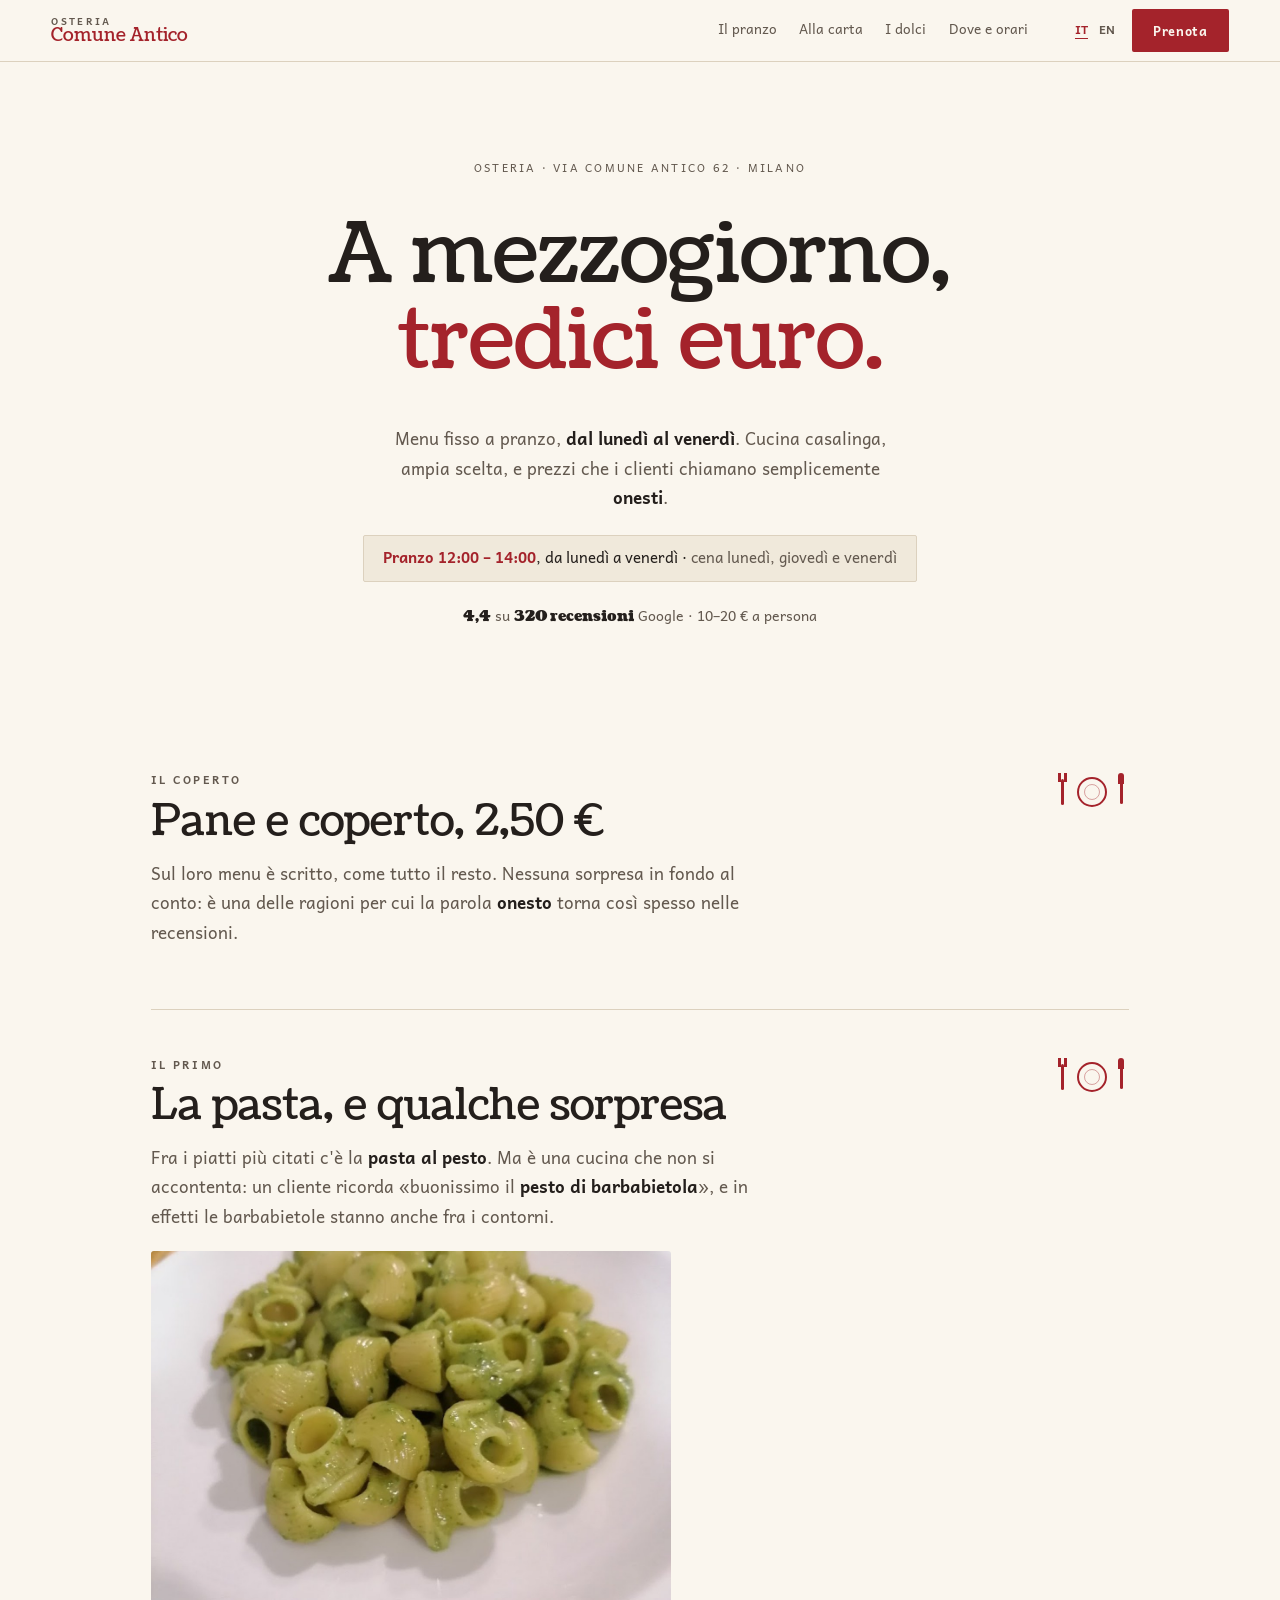
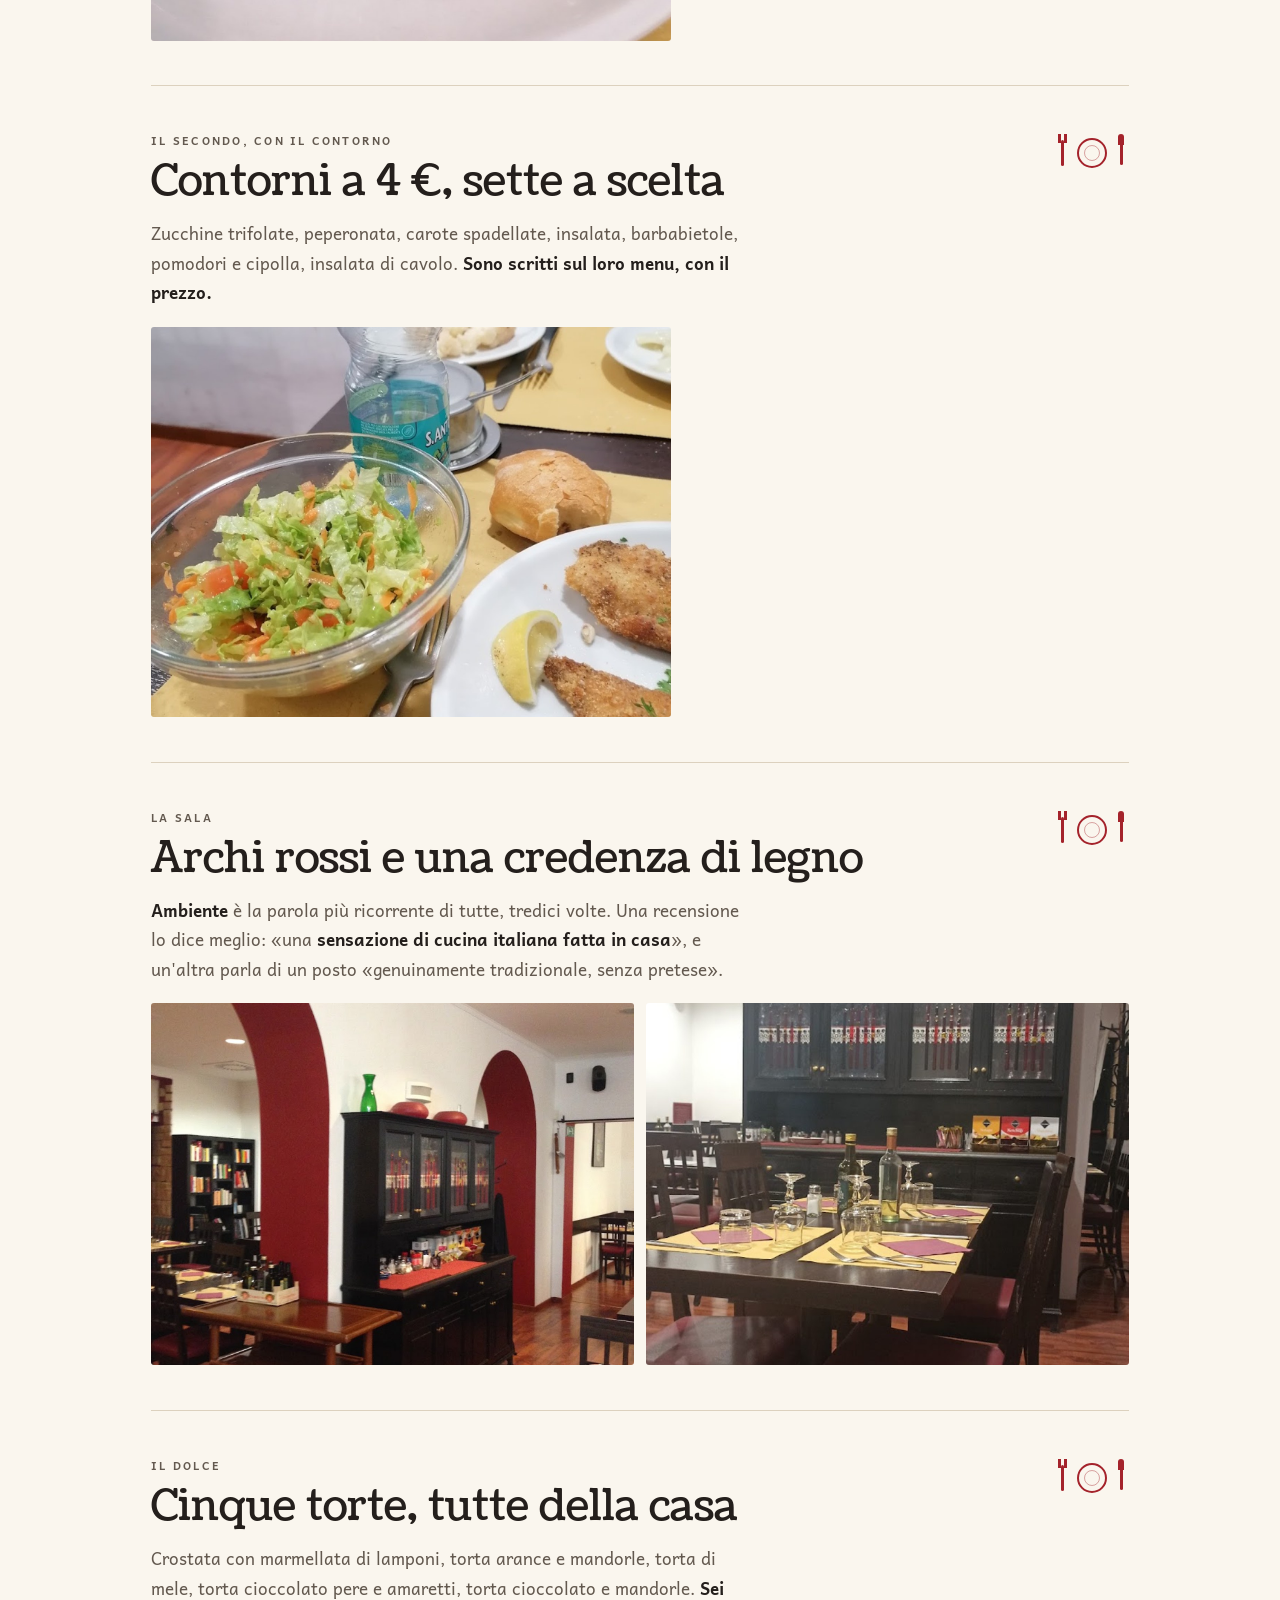
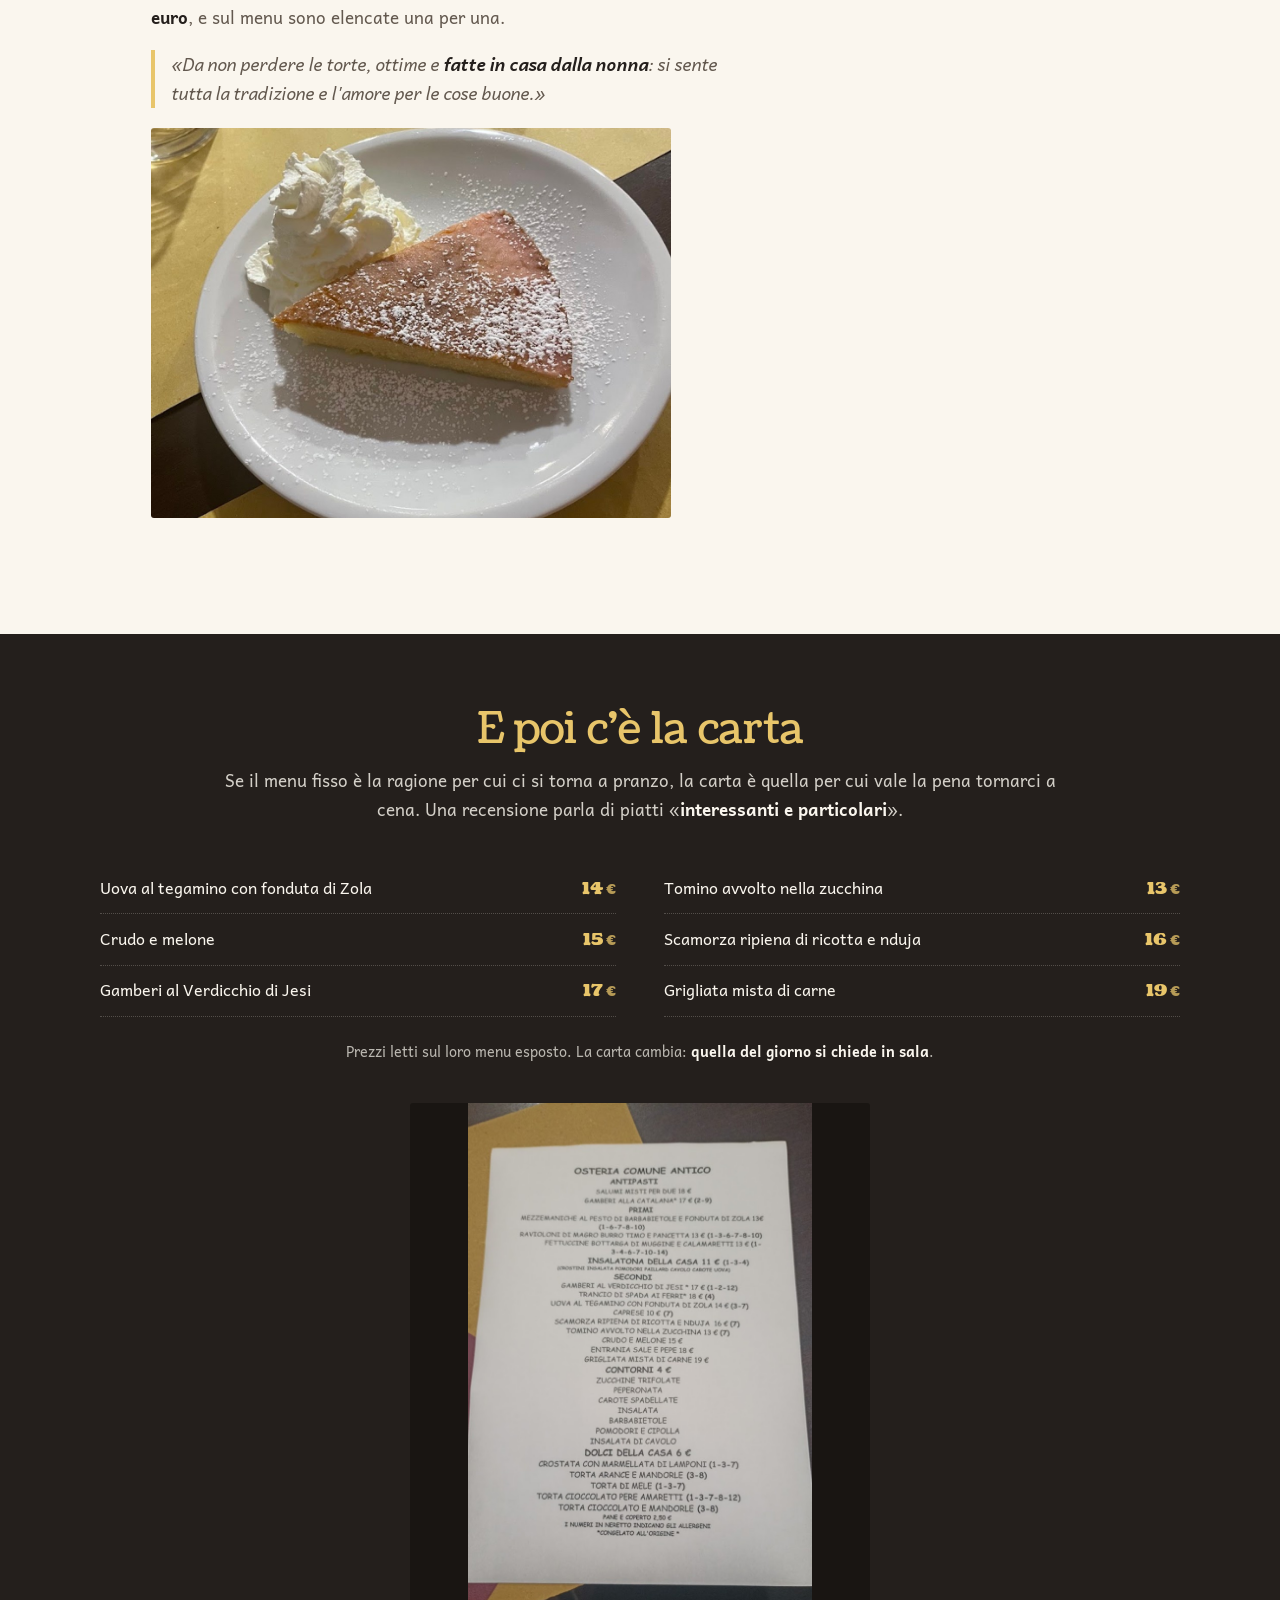
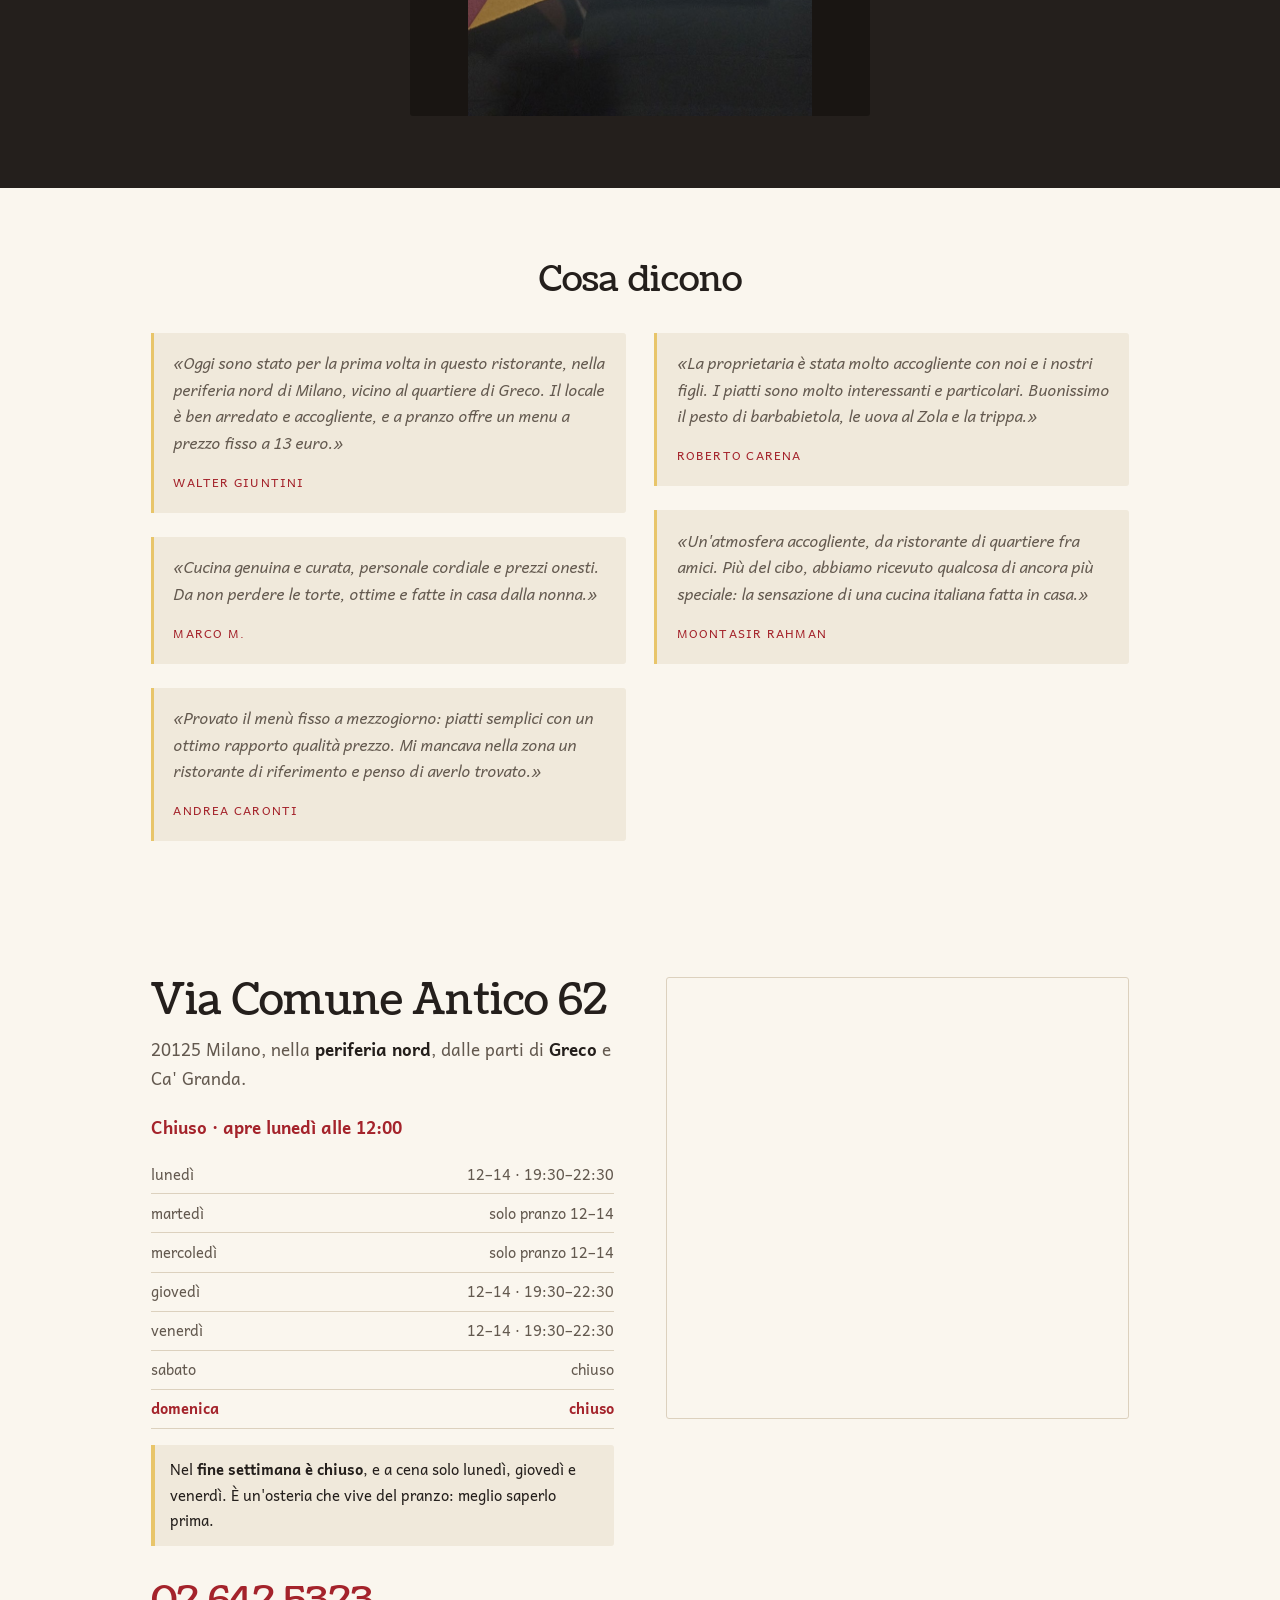
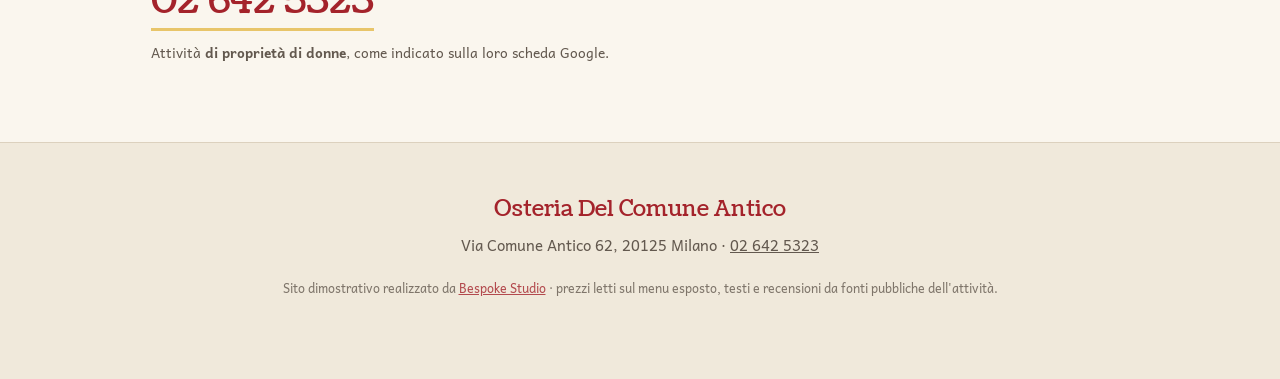
==== index.html @ c409fdb5 "Osteria Del Comune Antico — menu fisso a pranzo, Via Comune Antico 62 Sito vetrina. Concept: «A mezz" ====
<!doctype html>
<html lang="it" class="no-js">
<head>
<meta charset="utf-8">
<meta name="viewport" content="width=device-width, initial-scale=1">
<title>Osteria Del Comune Antico — menu fisso a pranzo, Via Comune Antico 62 Milano</title>
<meta name="description" content="Osteria Del Comune Antico, Via Comune Antico 62 a Milano: menu fisso a 13 € a mezzogiorno, cucina casalinga, contorni a 4 € e torte della casa. Aperti a pranzo dal lunedì al venerdì. 02 642 5323.">
<link rel="canonical" href="https://rotenzark.github.io/comune-antico/">
<meta property="og:type" content="restaurant">
<meta property="og:title" content="Osteria Del Comune Antico — a mezzogiorno, tredici euro">
<meta property="og:description" content="Menu fisso a 13 € dal lunedì al venerdì. Cucina casalinga e torte fatte in casa. Via Comune Antico 62, Milano.">
<meta property="og:image" content="https://rotenzark.github.io/comune-antico/img/og.jpg">
<meta property="og:url" content="https://rotenzark.github.io/comune-antico/">
<meta name="twitter:card" content="summary_large_image">
<link rel="icon" href="img/favicon.svg" type="image/svg+xml">
<link rel="icon" href="img/favicon-32.png" sizes="32x32">
<link rel="apple-touch-icon" href="img/apple-touch-icon.png">
<link rel="preconnect" href="https://fonts.googleapis.com">
<link rel="preconnect" href="https://fonts.gstatic.com" crossorigin>
<link href="https://fonts.googleapis.com/css2?family=Coustard:wght@400;900&family=Andika:ital,wght@0,400;0,700;1,400&display=swap" rel="stylesheet">
<link rel="stylesheet" href="css/styles.css?v=1">
<script>document.documentElement.className=document.documentElement.className.replace('no-js','js');</script>
<script type="application/ld+json">
{"@context":"https://schema.org","@type":"Restaurant","name":"Osteria Del Comune Antico","servesCuisine":"Cucina casalinga","address":{"@type":"PostalAddress","streetAddress":"Via Comune Antico 62","addressLocality":"Milano","postalCode":"20125","addressCountry":"IT"},"telephone":"+39026425323","url":"https://rotenzark.github.io/comune-antico/","priceRange":"10-20 €","aggregateRating":{"@type":"AggregateRating","ratingValue":"4.4","reviewCount":"320"},"openingHoursSpecification":[{"@type":"OpeningHoursSpecification","dayOfWeek":["Monday","Tuesday","Wednesday","Thursday","Friday"],"opens":"12:00","closes":"14:00"},{"@type":"OpeningHoursSpecification","dayOfWeek":["Monday","Thursday","Friday"],"opens":"19:30","closes":"22:30"}]}
</script>
</head>
<body>

<div class="intro" id="intro" aria-hidden="true">
  <span class="intro__n">Comune Antico</span>
  <button type="button" class="intro__skip" id="introSkip" data-i18n="intro.skip">entra</button>
</div>

<header class="testata">
  <a class="marchio" href="#top" aria-label="Osteria Del Comune Antico, torna in cima" data-i18n-aria="nav.home">
    <span class="marchio__o" data-i18n="marchio.o">Osteria</span><span class="marchio__n">Comune Antico</span>
  </a>
  <nav class="nav" id="mainNav" aria-label="Menu principale">
    <a href="#pranzo" data-i18n="nav.pranzo">Il pranzo</a>
    <a href="#carta" data-i18n="nav.carta">Alla carta</a>
    <a href="#dolci" data-i18n="nav.dolci">I dolci</a>
    <a href="#dove" data-i18n="nav.dove">Dove e orari</a>
  </nav>
  <div class="testata__coda">
    <div class="lingue" role="group" aria-label="Lingua">
      <button type="button" data-lang="it" class="is-on">IT</button><button type="button" data-lang="en">EN</button>
    </div>
    <a class="bottone bottone--pieno" href="tel:+39026425323" data-i18n="cta.chiama">Prenota</a>
    <button type="button" class="burger" id="burger" aria-label="Apri il menu" aria-expanded="false" aria-controls="drawer" data-i18n-aria="nav.apri"><span></span><span></span><span></span></button>
  </div>
</header>

<div class="drawer" id="drawer" hidden>
  <a href="#pranzo" data-i18n="nav.pranzo">Il pranzo</a>
  <a href="#carta" data-i18n="nav.carta">Alla carta</a>
  <a href="#dolci" data-i18n="nav.dolci">I dolci</a>
  <a href="#dove" data-i18n="nav.dove">Dove e orari</a>
  <a class="drawer__cta" href="tel:+39026425323" data-i18n="cta.chiama2">Chiama per prenotare</a>
</div>

<main id="top">

  <!-- ═══ APERTURA ═══ -->
  <section class="apertura">
    <p class="apertura__eti" data-i18n="ap.eti">Osteria · Via Comune Antico 62 · Milano</p>
    <h1 class="apertura__h">
      <span class="ap__r1" data-i18n="ap.r1">A mezzogiorno,</span>
      <span class="ap__r2" data-i18n="ap.r2">tredici euro.</span>
    </h1>
    <p class="apertura__p" data-i18n="ap.p">Menu fisso a pranzo, <b>dal lunedì al venerdì</b>. Cucina casalinga, ampia scelta, e prezzi che i clienti chiamano semplicemente <b>onesti</b>.</p>
    <p class="apertura__ora" data-i18n="ap.ora"><b>Pranzo 12:00 – 14:00</b>, da lunedì a venerdì · <span>cena lunedì, giovedì e venerdì</span></p>
    <p class="apertura__voto" data-i18n="ap.voto"><b>4,4</b> su <b>320 recensioni</b> Google · 10–20 € a persona</p>
  </section>

  <!-- ═══ LE PORTATE ═══ -->
  <section class="portate" id="pranzo">
    <ol class="portate__l">

      <li class="portata reveal">
        <span class="coperto" data-coperto aria-hidden="true"><span class="coperto__f"></span><span class="coperto__p"></span><span class="coperto__c"></span></span>
        <p class="portata__n" data-i18n="po.1">Il coperto</p>
        <h2 data-i18n="po1.h">Pane e coperto, 2,50 €</h2>
        <p data-i18n="po1.p">Sul loro menu è scritto, come tutto il resto. Nessuna sorpresa in fondo al conto: è una delle ragioni per cui la parola <b>onesto</b> torna così spesso nelle recensioni.</p>
      </li>

      <li class="portata reveal">
        <span class="coperto" data-coperto aria-hidden="true"><span class="coperto__f"></span><span class="coperto__p"></span><span class="coperto__c"></span></span>
        <p class="portata__n" data-i18n="po.2">Il primo</p>
        <h2 data-i18n="po2.h">La pasta, e qualche sorpresa</h2>
        <p data-i18n="po2.p">Fra i piatti più citati c'è la <b>pasta al pesto</b>. Ma è una cucina che non si accontenta: un cliente ricorda «buonissimo il <b>pesto di barbabietola</b>», e in effetti le barbabietole stanno anche fra i contorni.</p>
        <button type="button" class="shot portata__foto" data-full="img/pesto.jpg">
          <img src="img/pesto.jpg" width="1200" height="900" decoding="async" alt="Un piatto di pasta corta condita con pesto verde" data-i18n-alt="alt.pesto">
        </button>
      </li>

      <li class="portata reveal">
        <span class="coperto" data-coperto aria-hidden="true"><span class="coperto__f"></span><span class="coperto__p"></span><span class="coperto__c"></span></span>
        <p class="portata__n" data-i18n="po.3">Il secondo, con il contorno</p>
        <h2 data-i18n="po3.h">Contorni a 4 €, sette a scelta</h2>
        <p data-i18n="po3.p">Zucchine trifolate, peperonata, carote spadellate, insalata, barbabietole, pomodori e cipolla, insalata di cavolo. <b>Sono scritti sul loro menu, con il prezzo.</b></p>
        <button type="button" class="shot portata__foto" data-full="img/pranzo.jpg">
          <img src="img/pranzo.jpg" width="1400" height="1050" decoding="async" alt="Un pranzo servito: insalata mista in una ciotola di vetro, una cotoletta impanata con il limone, il pane e l'acqua" data-i18n-alt="alt.pranzo">
        </button>
      </li>

      <li class="portata reveal">
        <span class="coperto" data-coperto aria-hidden="true"><span class="coperto__f"></span><span class="coperto__p"></span><span class="coperto__c"></span></span>
        <p class="portata__n" data-i18n="po.4">La sala</p>
        <h2 data-i18n="po4.h">Archi rossi e una credenza di legno</h2>
        <p data-i18n="po4.p"><b>Ambiente</b> è la parola più ricorrente di tutte, tredici volte. Una recensione lo dice meglio: «una <b>sensazione di cucina italiana fatta in casa</b>», e un'altra parla di un posto «genuinamente tradizionale, senza pretese».</p>
        <div class="portata__due">
          <button type="button" class="shot" data-full="img/sala.jpg"><img src="img/sala.jpg" width="1400" height="1050" decoding="async" alt="La sala con gli archi dipinti di rosso e la credenza nera vetrata" data-i18n-alt="alt.sala"></button>
          <button type="button" class="shot" data-full="img/tavola.jpg"><img src="img/tavola.jpg" width="1400" height="1050" decoding="async" alt="Un tavolo apparecchiato con le tovagliette gialle davanti alla credenza" data-i18n-alt="alt.tavola"></button>
        </div>
      </li>

      <li class="portata reveal" id="dolci">
        <span class="coperto" data-coperto aria-hidden="true"><span class="coperto__f"></span><span class="coperto__p"></span><span class="coperto__c"></span></span>
        <p class="portata__n" data-i18n="po.5">Il dolce</p>
        <h2 data-i18n="po5.h">Cinque torte, tutte della casa</h2>
        <p data-i18n="po5.p">Crostata con marmellata di lamponi, torta arance e mandorle, torta di mele, torta cioccolato pere e amaretti, torta cioccolato e mandorle. <b>Sei euro</b>, e sul menu sono elencate una per una.</p>
        <p class="portata__cit" data-i18n="po5.cit">«Da non perdere le torte, ottime e <b>fatte in casa dalla nonna</b>: si sente tutta la tradizione e l'amore per le cose buone.»</p>
        <button type="button" class="shot portata__foto" data-full="img/torta.jpg">
          <img src="img/torta.jpg" width="1200" height="900" decoding="async" alt="Una fetta di torta della casa spolverata di zucchero a velo, servita con la panna" data-i18n-alt="alt.torta">
        </button>
      </li>

    </ol>
  </section>

  <!-- ═══ ALLA CARTA ═══ -->
  <section class="carta" id="carta">
    <div class="carta__t reveal">
      <h2 data-i18n="carta.h">E poi c'è la carta</h2>
      <p data-i18n="carta.p">Se il menu fisso è la ragione per cui ci si torna a pranzo, la carta è quella per cui vale la pena tornarci a cena. Una recensione parla di piatti «<b>interessanti e particolari</b>».</p>
    </div>
    <ul class="carta__l">
      <li class="reveal"><span data-i18n="c1">Uova al tegamino con fonduta di Zola</span><b>14</b></li>
      <li class="reveal"><span data-i18n="c2">Tomino avvolto nella zucchina</span><b>13</b></li>
      <li class="reveal"><span data-i18n="c3">Crudo e melone</span><b>15</b></li>
      <li class="reveal"><span data-i18n="c4">Scamorza ripiena di ricotta e nduja</span><b>16</b></li>
      <li class="reveal"><span data-i18n="c5">Gamberi al Verdicchio di Jesi</span><b>17</b></li>
      <li class="reveal"><span data-i18n="c6">Grigliata mista di carne</span><b>19</b></li>
    </ul>
    <p class="carta__n" data-i18n="carta.n">Prezzi letti sul loro menu esposto. La carta cambia: <b>quella del giorno si chiede in sala</b>.</p>
    <button type="button" class="shot carta__foto reveal" data-full="img/menu.jpg">
      <img src="img/menu.jpg" width="1400" height="1400" decoding="async" alt="Il menu dell'osteria con i secondi, i contorni a 4 euro e i dolci della casa a 6 euro" data-i18n-alt="alt.menu">
    </button>
  </section>

  <!-- ═══ VOCI ═══ -->
  <section class="voci">
    <h2 class="voci__h reveal" data-i18n="voci.h">Cosa dicono</h2>
    <div class="voci__g">
      <blockquote class="reveal"><p data-i18n="v1">«Oggi sono stato per la prima volta in questo ristorante, nella periferia nord di Milano, vicino al quartiere di Greco. Il locale è ben arredato e accogliente, e a pranzo offre un menu a prezzo fisso a 13 euro.»</p><cite>Walter Giuntini</cite></blockquote>
      <blockquote class="reveal"><p data-i18n="v2">«Cucina genuina e curata, personale cordiale e prezzi onesti. Da non perdere le torte, ottime e fatte in casa dalla nonna.»</p><cite>Marco M.</cite></blockquote>
      <blockquote class="reveal"><p data-i18n="v3">«Provato il menù fisso a mezzogiorno: piatti semplici con un ottimo rapporto qualità prezzo. Mi mancava nella zona un ristorante di riferimento e penso di averlo trovato.»</p><cite>Andrea Caronti</cite></blockquote>
      <blockquote class="reveal"><p data-i18n="v4">«La proprietaria è stata molto accogliente con noi e i nostri figli. I piatti sono molto interessanti e particolari. Buonissimo il pesto di barbabietola, le uova al Zola e la trippa.»</p><cite>Roberto Carena</cite></blockquote>
      <blockquote class="reveal"><p data-i18n="v5">«Un'atmosfera accogliente, da ristorante di quartiere fra amici. Più del cibo, abbiamo ricevuto qualcosa di ancora più speciale: la sensazione di una cucina italiana fatta in casa.»</p><cite>Moontasir Rahman</cite></blockquote>
    </div>
  </section>

  <!-- ═══ DOVE ═══ -->
  <section class="dove" id="dove">
    <div class="dove__c reveal">
      <h2 data-i18n="dove.h">Via Comune Antico 62</h2>
      <p class="dove__i" data-i18n="dove.i">20125 Milano, nella <b>periferia nord</b>, dalle parti di <b>Greco</b> e Ca' Granda.</p>
      <p class="dove__stato" id="orarioStato">&nbsp;</p>
      <table class="orari">
        <caption class="sr" data-i18n="dove.cap">Orari di apertura</caption>
        <tbody>
          <tr data-day="1"><th scope="row" data-i18n="g.lun">lunedì</th><td>12–14 · 19:30–22:30</td></tr>
          <tr data-day="2"><th scope="row" data-i18n="g.mar">martedì</th><td><span data-i18n="g.solopranzo">solo pranzo</span> 12–14</td></tr>
          <tr data-day="3"><th scope="row" data-i18n="g.mer">mercoledì</th><td><span data-i18n="g.solopranzo2">solo pranzo</span> 12–14</td></tr>
          <tr data-day="4"><th scope="row" data-i18n="g.gio">giovedì</th><td>12–14 · 19:30–22:30</td></tr>
          <tr data-day="5"><th scope="row" data-i18n="g.ven">venerdì</th><td>12–14 · 19:30–22:30</td></tr>
          <tr data-day="6"><th scope="row" data-i18n="g.sab">sabato</th><td data-i18n="g.chiuso">chiuso</td></tr>
          <tr data-day="0"><th scope="row" data-i18n="g.dom">domenica</th><td data-i18n="g.chiuso2">chiuso</td></tr>
        </tbody>
      </table>
      <p class="dove__av" data-i18n="dove.av">Nel <b>fine settimana è chiuso</b>, e a cena solo lunedì, giovedì e venerdì. È un'osteria che vive del pranzo: meglio saperlo prima.</p>
      <p class="dove__t"><a href="tel:+39026425323">02 642 5323</a></p>
      <p class="dove__don" data-i18n="dove.don">Attività <b>di proprietà di donne</b>, come indicato sulla loro scheda Google.</p>
    </div>
    <div class="dove__m reveal">
      <iframe title="Mappa: Osteria Del Comune Antico, Via Comune Antico 62, Milano" data-i18n-title="dove.mappa" src="https://www.google.com/maps?q=Osteria+Del+Comune+Antico+Via+Comune+Antico+62+Milano&output=embed" width="600" height="450" style="border:0" loading="lazy" referrerpolicy="no-referrer-when-downgrade"></iframe>
    </div>
  </section>
</main>

<footer class="piede">
  <p class="piede__n">Osteria Del Comune Antico</p>
  <p class="piede__d" data-i18n="piede.d">Via Comune Antico 62, 20125 Milano · <a href="tel:+39026425323">02 642 5323</a></p>
  <p class="piede__b" data-i18n="piede.b">Sito dimostrativo realizzato da <a href="https://bespokestud.io" target="_blank" rel="noopener">Bespoke Studio</a> · prezzi letti sul menu esposto, testi e recensioni da fonti pubbliche dell'attività.</p>
</footer>

<div class="barra">
  <a href="tel:+39026425323" data-i18n="barra.chiama">Chiama</a>
  <a href="#pranzo" data-i18n="barra.pranzo">Il pranzo</a>
  <a href="#dove" data-i18n="barra.orari">Orari</a>
</div>

<div class="lightbox" id="lightbox" hidden>
  <button type="button" class="lightbox__x" id="lightboxClose" aria-label="Chiudi" data-i18n-aria="lb.chiudi">&times;</button>
  <img src="" alt="" id="lightboxImg">
</div>

<script src="https://cdn.jsdelivr.net/npm/gsap@3.12.5/dist/gsap.min.js"></script>
<script src="https://cdn.jsdelivr.net/npm/gsap@3.12.5/dist/ScrollTrigger.min.js"></script>
<script src="js/main.js?v=1"></script>
</body>
</html>
---- css/styles.css ----
/* ═══════════════════════════════════════════════════════════════════
   OSTERIA DEL COMUNE ANTICO — Via Comune Antico 62, Milano
   Struttura: LE PORTATE. Il sito è impaginato come il pranzo che ti
   servono — il coperto, il primo, il secondo col contorno, la sala,
   il dolce — perché sono le parole che i clienti usano di più
   (contorno 9, acqua 9, dolci 6) e perché questo posto vive del
   pranzo: cinque pranzi, tre cene, weekend chiuso.
   Firma: IL COPERTO CHE SI APPARECCHIA — a ogni portata il piatto
   compare e le posate scorrono ai due lati.
   Palette dalle LORO foto: il rosso degli archi, il nero della
   credenza vetrata, il giallo delle tovagliette, il bianco panna.
   ═══════════════════════════════════════════════════════════════════ */

:root{
  --panna:#FAF6EE;
  --panna-2:#F0E9DB;
  --nero:#241F1C;
  --nero-soft:#63594F;
  --rosso:#A4232B;
  --rosso-scuro:#7C1A20;
  --giallo:#E8C56A;
  --linea:#DCD1BE;

  --display:'Coustard', Georgia, serif;
  --testo:'Andika', system-ui, sans-serif;

  --gutter:clamp(1.15rem, 4vw, 3.5rem);
  --max:1080px;
}

*,*::before,*::after{box-sizing:border-box}
html{-webkit-text-size-adjust:100%;scroll-behavior:smooth}
body{margin:0}
img{max-width:100%;height:auto;display:block}
[hidden]{display:none !important}
button{font:inherit;color:inherit}
:focus-visible{outline:2px solid var(--rosso);outline-offset:3px}
.sr{position:absolute;width:1px;height:1px;overflow:hidden;clip:rect(0 0 0 0);white-space:nowrap}

.js .reveal{opacity:0}
.js .reveal.in-view{opacity:1}
html:not(.js) .reveal{opacity:1}

@media (prefers-reduced-motion:reduce){
  html{scroll-behavior:auto}
  *,*::before,*::after{animation-duration:.001ms !important;animation-iteration-count:1 !important;transition-duration:.001ms !important}
  .reveal{opacity:1 !important;transform:none !important}
  .intro{display:none !important}
  .coperto__f,.coperto__c,.coperto__p{transform:none !important;opacity:1 !important}
}

body{
  font-family:var(--testo);font-size:clamp(1rem,.96rem + .22vw,1.07rem);line-height:1.72;
  color:var(--nero);background:var(--panna);
  -webkit-font-smoothing:antialiased;
}
h1,h2,h3{font-family:var(--display);font-weight:400;line-height:1.16;margin:0}
p{margin:0 0 1em}
a{color:inherit}

.bottone{
  display:inline-block;font-size:.8rem;font-weight:700;letter-spacing:.05em;text-decoration:none;
  padding:.55rem 1.2rem;border:2px solid var(--rosso);color:var(--rosso);border-radius:2px;
  transition:background .2s,color .2s;
}
.bottone:hover{background:var(--rosso);color:var(--panna)}
.bottone--pieno{background:var(--rosso);color:var(--panna)}
.bottone--pieno:hover{background:var(--rosso-scuro);border-color:var(--rosso-scuro)}

/* ── INTRO ── */
.intro{position:fixed;inset:0;z-index:200;background:var(--rosso);display:grid;place-items:center;transition:opacity .5s ease}
.intro.is-out{opacity:0;pointer-events:none}
.intro__n{font-family:var(--display);font-size:clamp(1.8rem,6.5vw,3.4rem);color:var(--panna);opacity:0;animation:sali .7s ease .15s forwards}
@keyframes sali{from{opacity:0;transform:translateY(12px)}to{opacity:1;transform:none}}
.intro__skip{position:absolute;bottom:2.2rem;left:50%;transform:translateX(-50%);background:none;border:0;color:rgba(250,246,238,.75);cursor:pointer;font-size:.72rem;letter-spacing:.2em;text-transform:uppercase}

/* ── TESTATA ── */
.testata{position:sticky;top:0;z-index:90;display:flex;align-items:center;gap:1.2rem;padding:.55rem var(--gutter);background:rgba(250,246,238,.97);border-bottom:1px solid var(--linea)}
.marchio{display:flex;flex-direction:column;line-height:1.06;text-decoration:none;color:var(--rosso);flex:0 0 auto}
.marchio__o{font-size:.62rem;letter-spacing:.24em;text-transform:uppercase;color:var(--nero-soft);font-weight:700}
.marchio__n{font-family:var(--display);font-size:1.15rem}
.nav{display:flex;gap:1.4rem;margin-left:auto}
.nav a{font-size:.85rem;text-decoration:none;color:var(--nero-soft);padding-bottom:2px;border-bottom:2px solid transparent;transition:color .2s,border-color .2s}
.nav a:hover{color:var(--nero);border-color:var(--giallo)}
.testata__coda{display:flex;align-items:center;gap:.7rem;margin-left:auto}
.nav + .testata__coda{margin-left:1.4rem}
.lingue{display:flex;font-size:.74rem;font-weight:700}
.lingue button{background:none;border:0;padding:.3rem .35rem;cursor:pointer;color:var(--nero-soft)}
.lingue button.is-on{color:var(--rosso);text-decoration:underline;text-underline-offset:4px}

.burger{display:none;background:none;border:0;padding:.4rem;cursor:pointer;position:relative;z-index:96}
.burger span{display:block;width:22px;height:2.5px;background:var(--nero);margin:4.5px 0;transition:transform .25s,opacity .2s}
.burger[aria-expanded="true"] span:nth-child(1){transform:translateY(7px) rotate(45deg)}
.burger[aria-expanded="true"] span:nth-child(2){opacity:0}
.burger[aria-expanded="true"] span:nth-child(3){transform:translateY(-7px) rotate(-45deg)}

.drawer{position:fixed;inset:0 0 0 auto;width:min(78vw,300px);z-index:95;background:var(--panna-2);border-left:1px solid var(--linea);display:flex;flex-direction:column;padding:5rem 1.6rem 2rem}
.drawer a{font-size:1rem;text-decoration:none;padding:.8rem 0;border-bottom:1px solid var(--linea)}
.drawer__cta{margin-top:1.2rem;border:2px solid var(--rosso);border-bottom:2px solid var(--rosso);color:var(--rosso);text-align:center;border-radius:2px;font-weight:700}

/* ═══ APERTURA ═══ */
.apertura{max-width:var(--max);margin:0 auto;padding:clamp(3rem,8vw,6rem) var(--gutter) clamp(2rem,4vw,3rem);text-align:center}
.apertura__eti{font-size:.7rem;letter-spacing:.2em;text-transform:uppercase;color:var(--nero-soft);margin:0 0 clamp(1.4rem,3vw,2.2rem)}
.apertura__h{display:flex;flex-direction:column;font-size:clamp(2.4rem,1.4rem + 5vw,5.2rem);line-height:1.04}
.ap__r2{color:var(--rosso)}
.apertura__p{max-width:50ch;margin:clamp(1.6rem,3vw,2.4rem) auto 0;color:var(--nero-soft)}
.apertura__p b{color:var(--nero);font-weight:700}
.apertura__ora{
  display:inline-block;margin:1.4rem auto 0;background:var(--panna-2);border:1px solid var(--linea);
  border-radius:2px;padding:.6rem 1.2rem;font-size:.94rem;
}
.apertura__ora b{color:var(--rosso);font-weight:700}
.apertura__ora span{color:var(--nero-soft)}
.apertura__voto{margin:1.4rem 0 0;font-size:.88rem;color:var(--nero-soft)}
.apertura__voto b{color:var(--nero);font-family:var(--display)}

/* ═══ LE PORTATE ═══ */
.portate{max-width:var(--max);margin:0 auto;padding:clamp(1.5rem,4vw,3rem) var(--gutter) clamp(2.5rem,6vw,4.5rem)}
.portate__l{list-style:none;margin:0;padding:0}
.portata{position:relative;padding:clamp(1.8rem,4vw,2.8rem) 0;border-top:1px solid var(--linea)}
.portata:first-child{border-top:0}
.portata__n{font-size:.7rem;letter-spacing:.2em;text-transform:uppercase;color:var(--rosso);margin:0 0 .5rem;font-weight:700}
.portata h2{font-size:clamp(1.6rem,1.15rem + 1.9vw,2.6rem);margin-bottom:.8rem}
.portata > p{max-width:60ch;color:var(--nero-soft)}
.portata b{color:var(--nero);font-weight:700}
.portata__cit{max-width:58ch;border-left:4px solid var(--giallo);padding-left:1rem;font-style:italic;color:var(--nero)}
.portata__foto{margin-top:1.2rem;max-width:min(520px,100%)}
.portata__due{display:grid;grid-template-columns:1fr 1fr;gap:.8rem;margin-top:1.2rem}
.shot{padding:0;border:0;background:none;cursor:pointer;overflow:hidden;display:block;width:100%;border-radius:3px;line-height:0}
.shot img{width:100%;transition:transform .5s ease;aspect-ratio:4/3;object-fit:cover}
.shot:hover img{transform:scale(1.035)}

/* ═══ FIRMA: il coperto che si apparecchia ═══ */
.coperto{
  position:absolute;top:clamp(1.8rem,4vw,2.8rem);right:0;
  width:74px;height:44px;display:block;pointer-events:none;
}
.coperto__p{position:absolute;left:50%;top:50%;width:30px;height:30px;margin:-15px 0 0 -15px;border:2px solid var(--rosso);border-radius:50%}
.coperto__p::after{content:'';position:absolute;inset:5px;border:1px solid rgba(164,35,43,.4);border-radius:50%}
.coperto__f,.coperto__c{position:absolute;top:50%;width:3px;height:26px;margin-top:-13px;background:var(--rosso);border-radius:2px}
.coperto__f{left:6px}
.coperto__f::before{content:'';position:absolute;top:-6px;left:-3px;width:9px;height:9px;border-left:3px solid var(--rosso);border-right:3px solid var(--rosso);box-sizing:border-box}
.coperto__c{right:6px;height:24px;margin-top:-12px}
.coperto__c::before{content:'';position:absolute;top:-7px;left:-1.5px;width:6px;height:11px;background:var(--rosso);border-radius:3px 3px 0 0}

/* ═══ ALLA CARTA ═══ */
.carta{background:var(--nero);color:var(--panna);padding:clamp(2.5rem,6vw,4.5rem) var(--gutter)}
.carta__t,.carta__l,.carta__n,.carta__foto{max-width:var(--max);margin-left:auto;margin-right:auto}
.carta__t{max-width:52rem;text-align:center;margin-bottom:clamp(1.6rem,3vw,2.4rem)}
.carta__t h2{font-size:clamp(1.6rem,1.2rem + 1.9vw,2.6rem);margin-bottom:.7rem;color:var(--giallo)}
.carta__t p{color:rgba(250,246,238,.82)}
.carta__t b{color:var(--panna);font-weight:700}
.carta__l{list-style:none;padding:0;display:grid;grid-template-columns:1fr 1fr;gap:0 clamp(1.5rem,4vw,3rem)}
.carta__l li{display:flex;justify-content:space-between;align-items:baseline;gap:1rem;padding:.65rem 0;border-bottom:1px dotted rgba(250,246,238,.22);font-size:1rem}
.carta__l b{font-family:var(--display);color:var(--giallo);white-space:nowrap}
.carta__l b::after{content:' €';font-size:.72em;opacity:.75}
.carta__n{margin:1.4rem auto 0;text-align:center;font-size:.9rem;color:rgba(250,246,238,.7)}
.carta__n b{color:var(--panna)}
.carta__foto{margin-top:clamp(1.6rem,3vw,2.4rem);max-width:min(460px,100%)}
.carta__foto img{aspect-ratio:3/4;object-fit:contain;background:#191512}

/* ═══ VOCI ═══ */
.voci{max-width:var(--max);margin:0 auto;padding:clamp(2.5rem,6vw,4.5rem) var(--gutter)}
.voci__h{font-size:clamp(1.5rem,1.1rem + 1.6vw,2.2rem);margin-bottom:clamp(1.4rem,3vw,2rem);text-align:center}
.voci__g{columns:2;column-gap:clamp(1rem,2.4vw,1.8rem)}
.voci blockquote{break-inside:avoid;margin:0 0 clamp(1rem,2.2vw,1.5rem);background:var(--panna-2);border-left:3px solid var(--giallo);border-radius:0 3px 3px 0;padding:1.1rem 1.2rem}
.voci blockquote p{margin:0 0 .6rem;font-size:.96rem;font-style:italic;color:var(--nero-soft)}
.voci cite{font-style:normal;font-size:.76rem;letter-spacing:.1em;text-transform:uppercase;color:var(--rosso)}

/* ═══ DOVE ═══ */
.dove{max-width:var(--max);margin:0 auto;padding:clamp(2rem,5vw,4rem) var(--gutter);display:grid;grid-template-columns:1fr 1fr;gap:clamp(1.6rem,4vw,3.2rem);align-items:start}
.dove__c h2{font-size:clamp(1.6rem,1.2rem + 1.9vw,2.6rem);margin-bottom:.6rem}
.dove__i{color:var(--nero-soft)}
.dove__i b{color:var(--nero);font-weight:700}
.dove__stato{font-weight:700;color:var(--rosso);margin:1.2rem 0 .8rem;min-height:1.4em}
.orari{width:100%;border-collapse:collapse;font-size:.92rem;margin-bottom:1rem}
.orari th,.orari td{text-align:left;padding:.4rem 0;border-bottom:1px solid var(--linea);font-weight:400;color:var(--nero-soft)}
.orari td{text-align:right;font-variant-numeric:tabular-nums}
.orari tr.is-today th,.orari tr.is-today td{color:var(--rosso);font-weight:700}
.dove__av{background:var(--panna-2);border-left:4px solid var(--giallo);padding:.75rem .95rem;font-size:.93rem;border-radius:0 3px 3px 0}
.dove__t{margin:1.4rem 0 .4rem}
.dove__t a{font-family:var(--display);font-size:clamp(1.6rem,1.1rem + 2vw,2.4rem);color:var(--rosso);text-decoration:none;border-bottom:3px solid var(--giallo)}
.dove__don{font-size:.86rem;color:var(--nero-soft)}
.dove__m{border:1px solid var(--linea);border-radius:3px;overflow:hidden;line-height:0}
.dove__m iframe{width:100%;height:clamp(300px,42vw,440px);filter:grayscale(.3) sepia(.1)}

/* ── PIEDE ── */
.piede{background:var(--panna-2);border-top:1px solid var(--linea);padding:clamp(2rem,4vw,3rem) var(--gutter) clamp(5rem,8vw,3rem);text-align:center}
.piede__n{font-family:var(--display);font-size:1.35rem;color:var(--rosso);margin-bottom:.3rem}
.piede__d{color:var(--nero-soft);font-size:.94rem}
.piede__b{font-size:.78rem;color:var(--nero-soft);opacity:.8;margin:1.2rem 0 0}
.piede__b a{color:var(--rosso)}

/* ── BARRA MOBILE ── */
.barra{display:none;position:fixed;bottom:0;left:0;right:0;z-index:80;background:rgba(250,246,238,.98);border-top:1px solid var(--linea)}
.barra a{flex:1;text-align:center;padding:.8rem .3rem;font-size:.82rem;text-decoration:none;color:var(--nero)}
.barra a:first-child{color:var(--rosso);font-weight:700}

/* ── LIGHTBOX ── */
.lightbox{position:fixed;inset:0;z-index:210;background:rgba(24,20,18,.95);display:grid;place-items:center;padding:clamp(1rem,4vw,3rem)}
.lightbox img{max-width:100%;max-height:88vh;object-fit:contain;border-radius:3px}
.lightbox__x{position:absolute;top:1rem;right:1.2rem;background:none;border:0;color:var(--panna);font-size:2.2rem;line-height:1;cursor:pointer}

/* ── RESPONSIVE ── */
@media (max-width:960px){
  .nav{display:none}
  .burger{display:block}
  .barra{display:flex}
  .carta__l,.dove{grid-template-columns:1fr}
  .voci__g{columns:1}
  .testata .bottone{display:none}
  .coperto{position:static;margin:0 0 .9rem}
}
@media (max-width:560px){
  .portata__due{grid-template-columns:1fr}
}
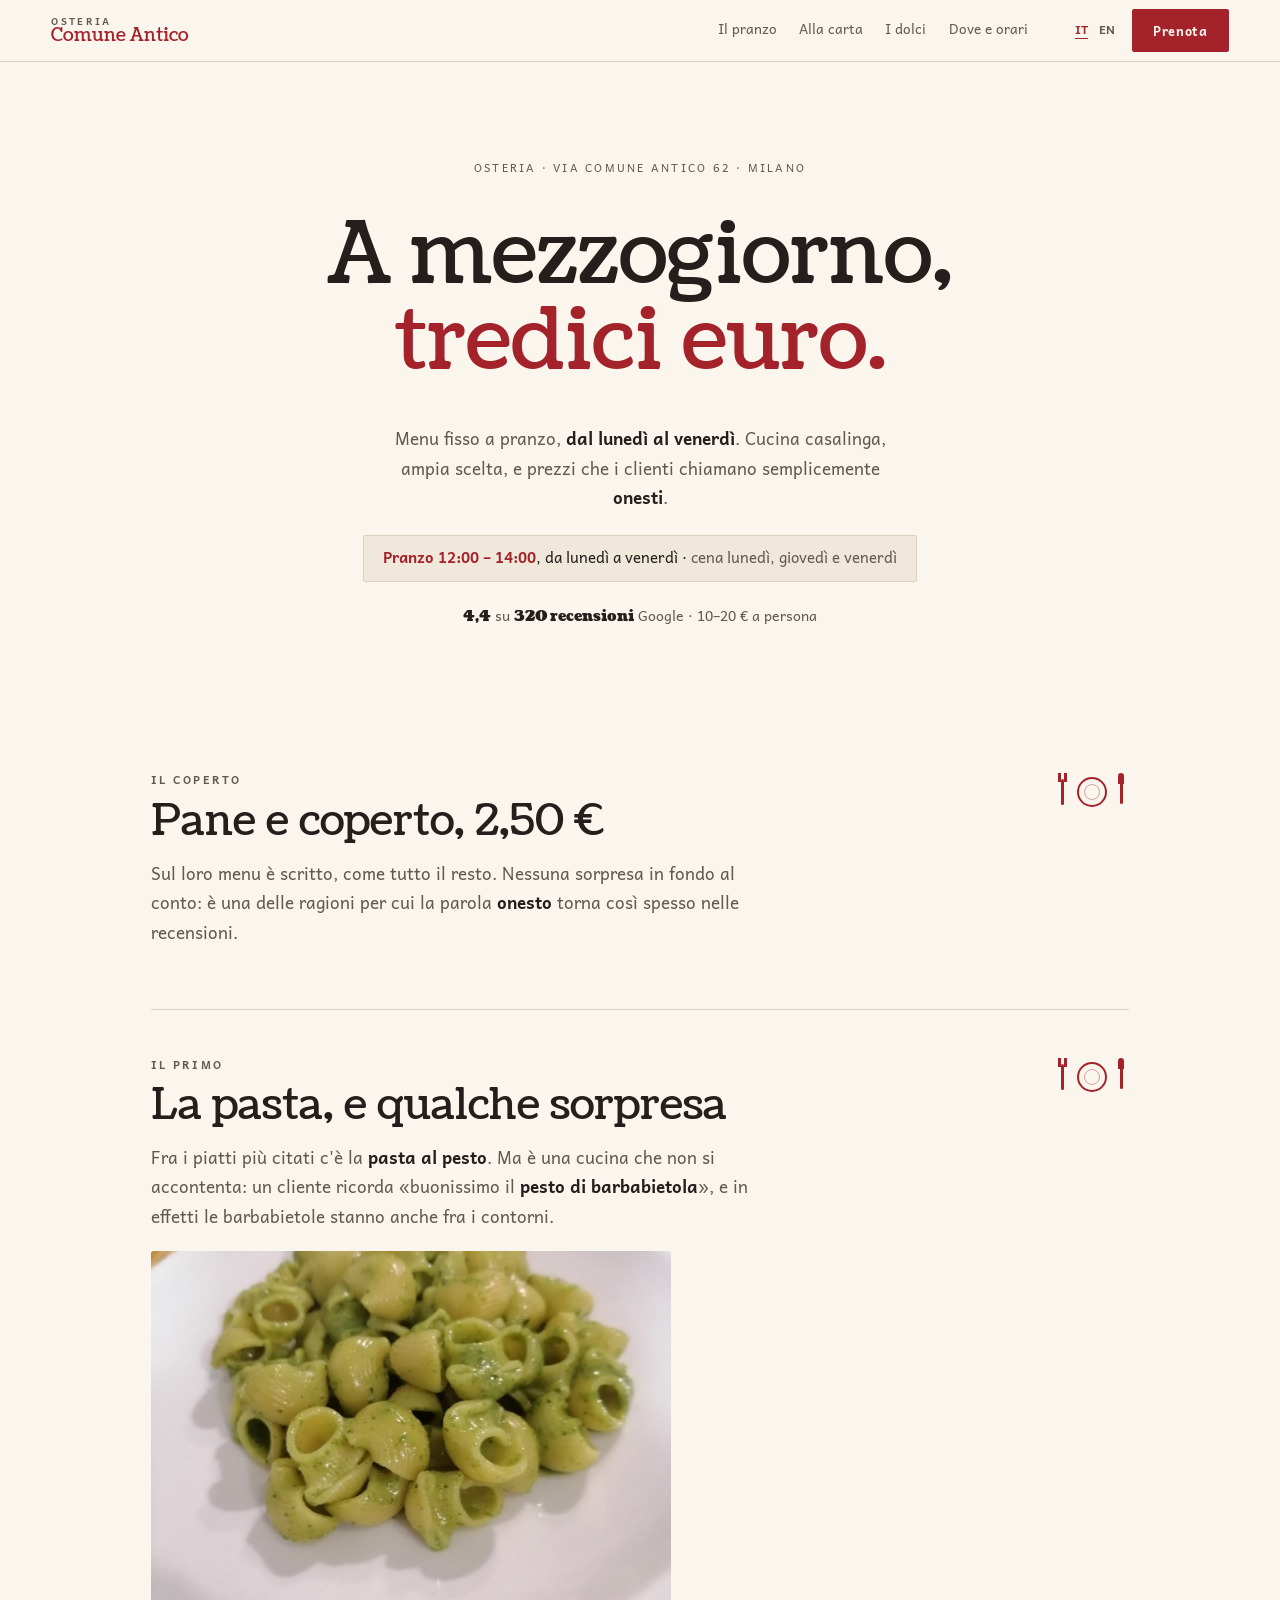
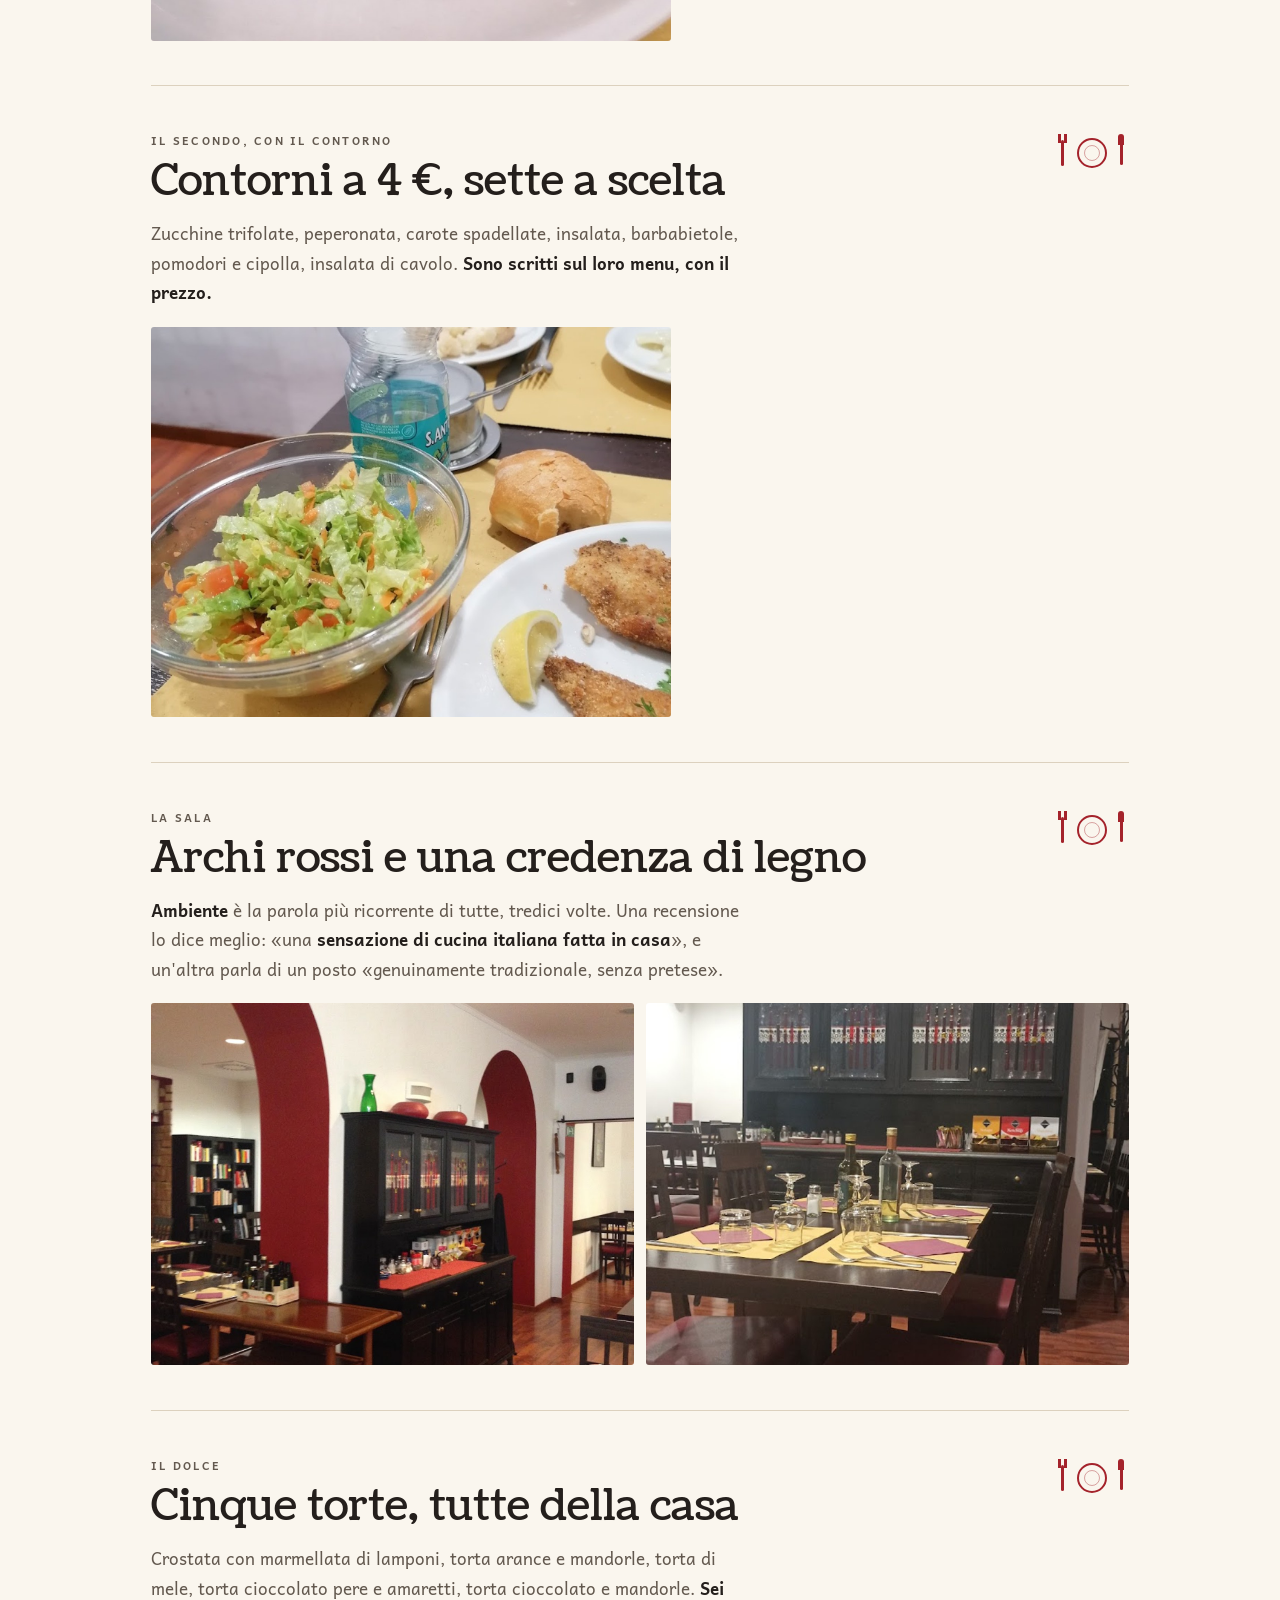
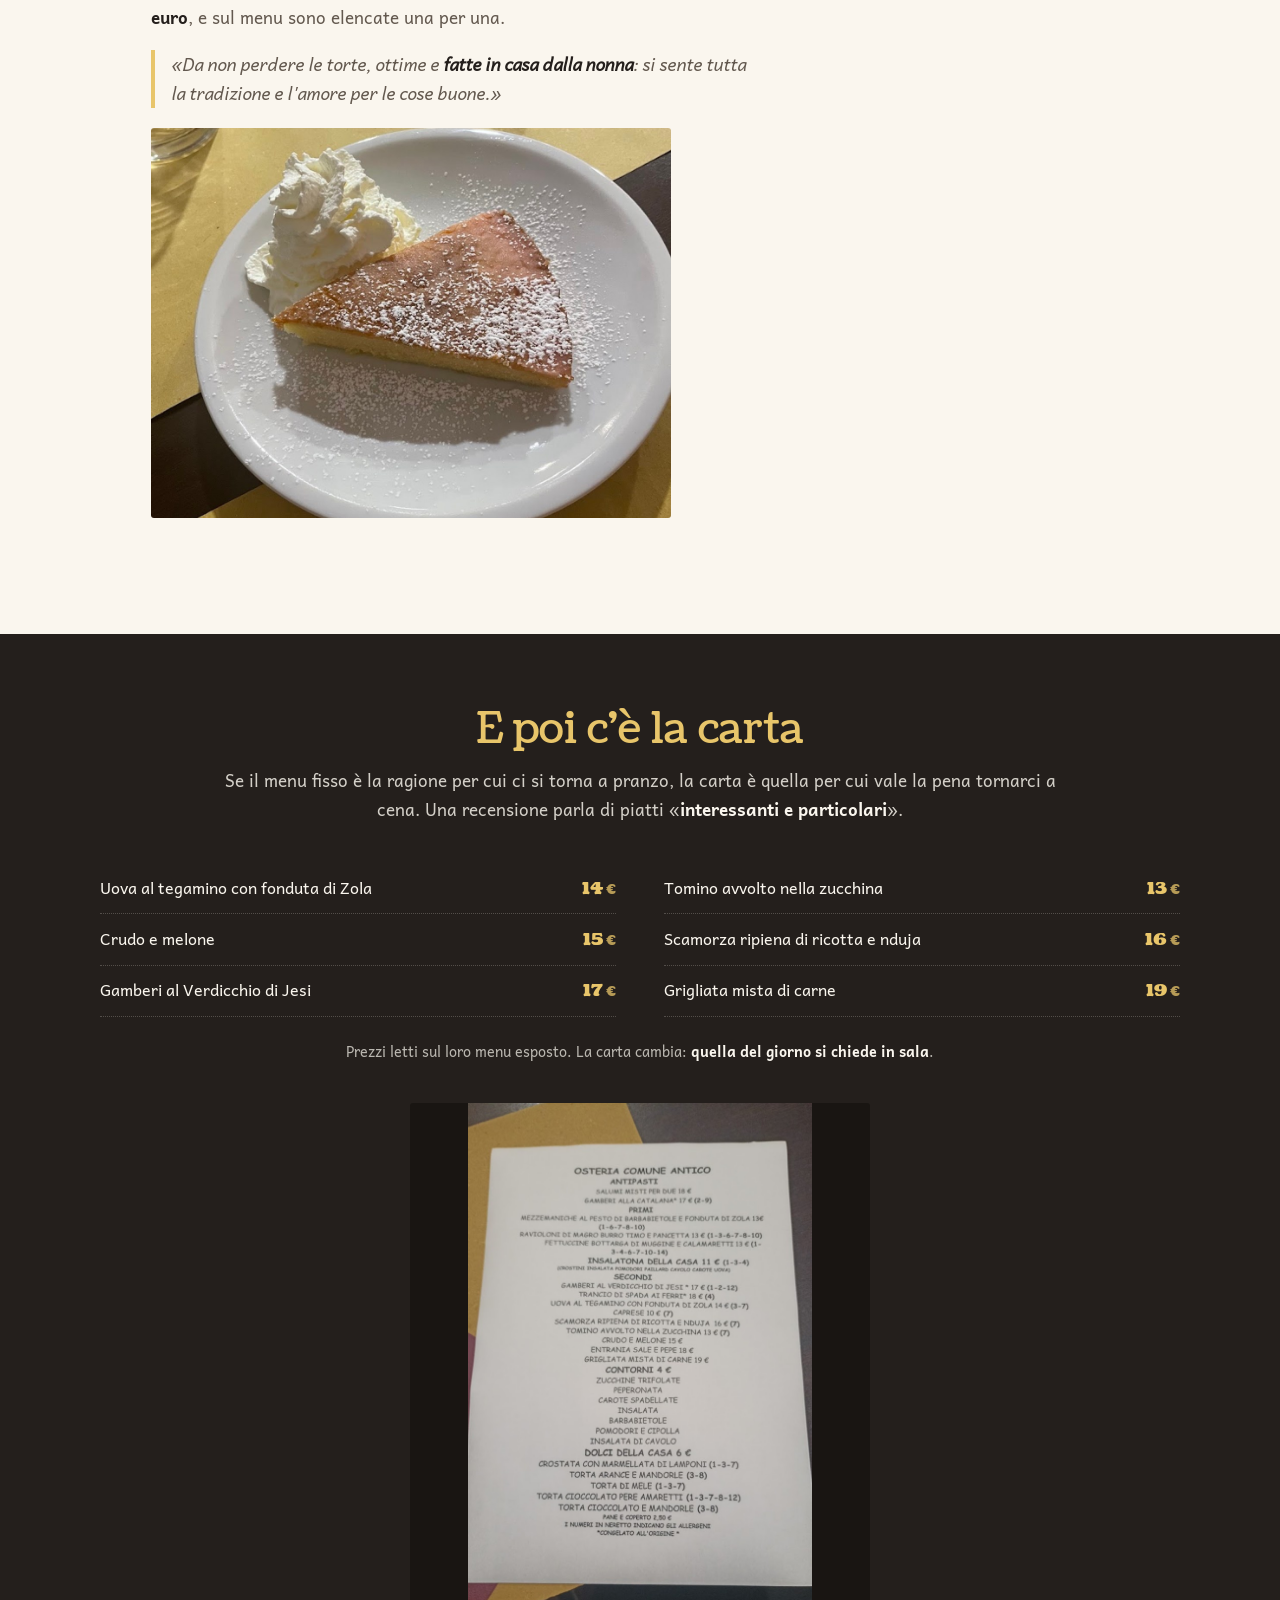
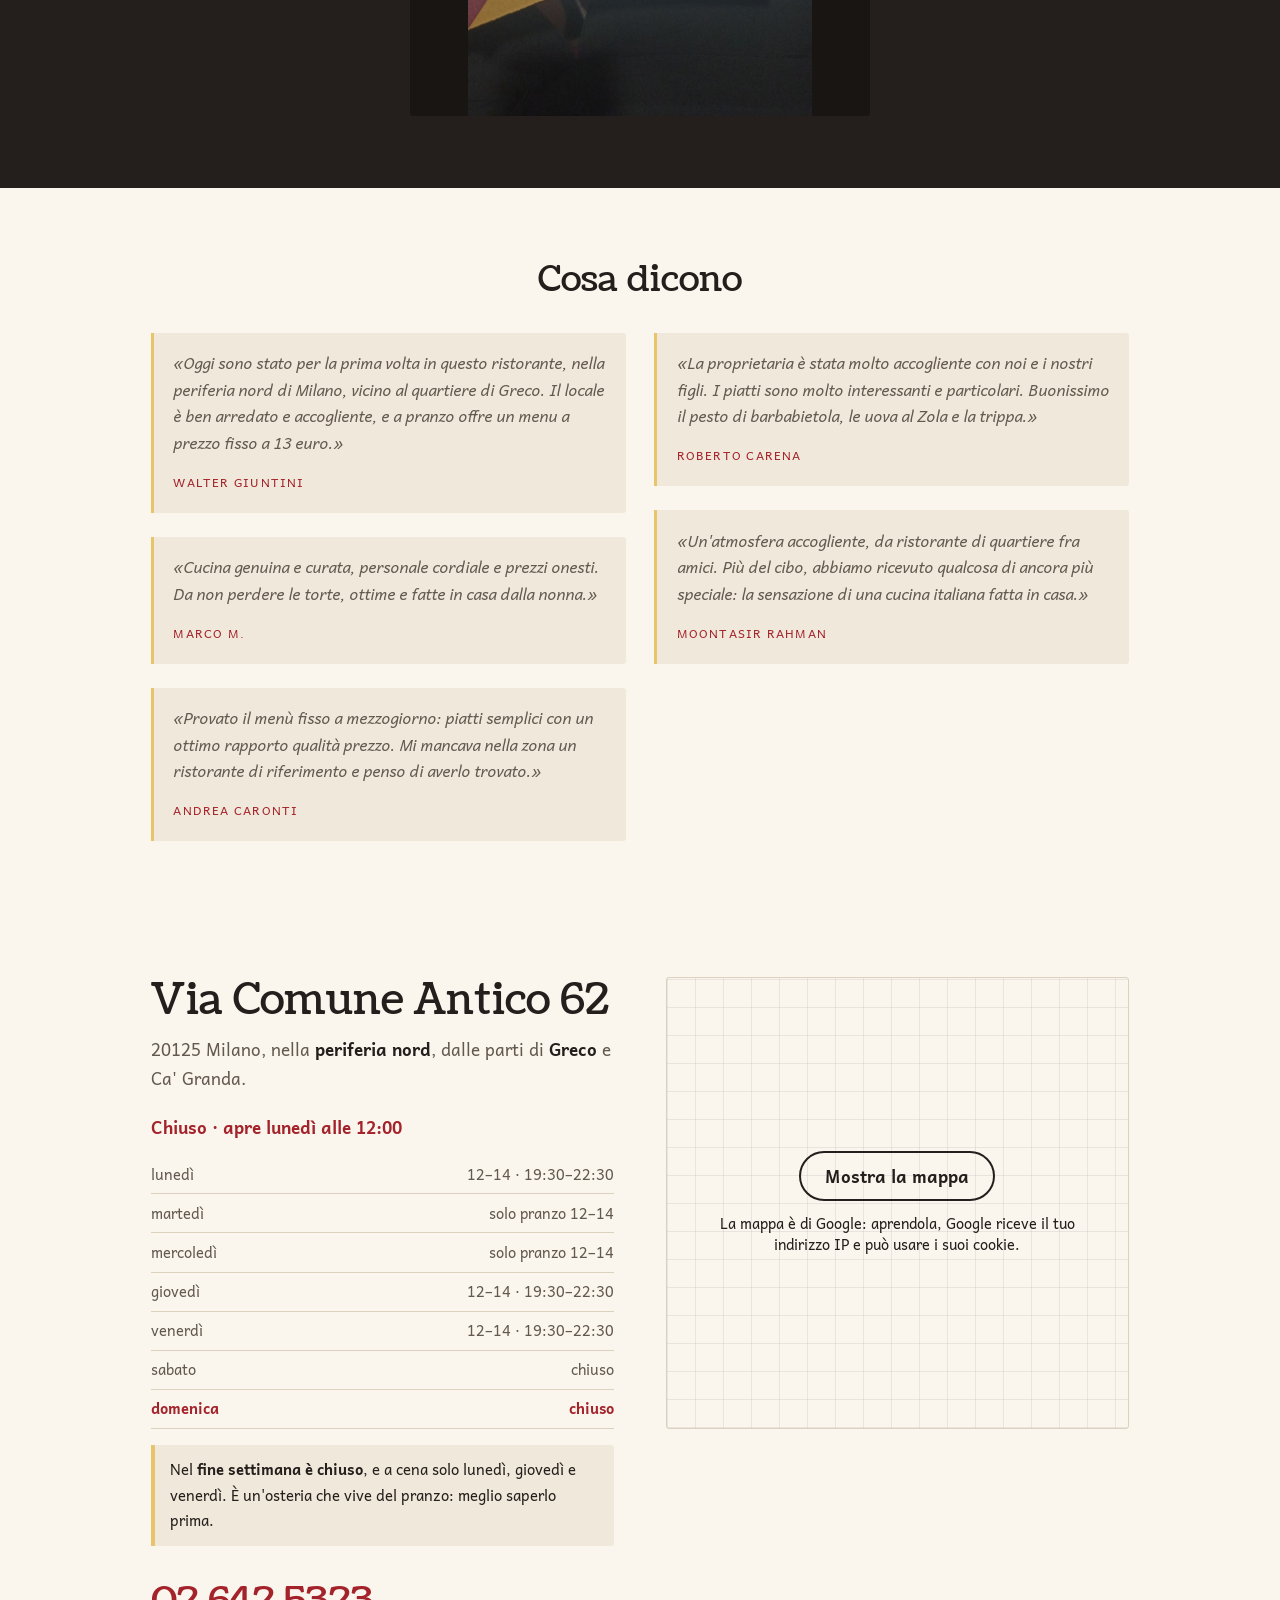
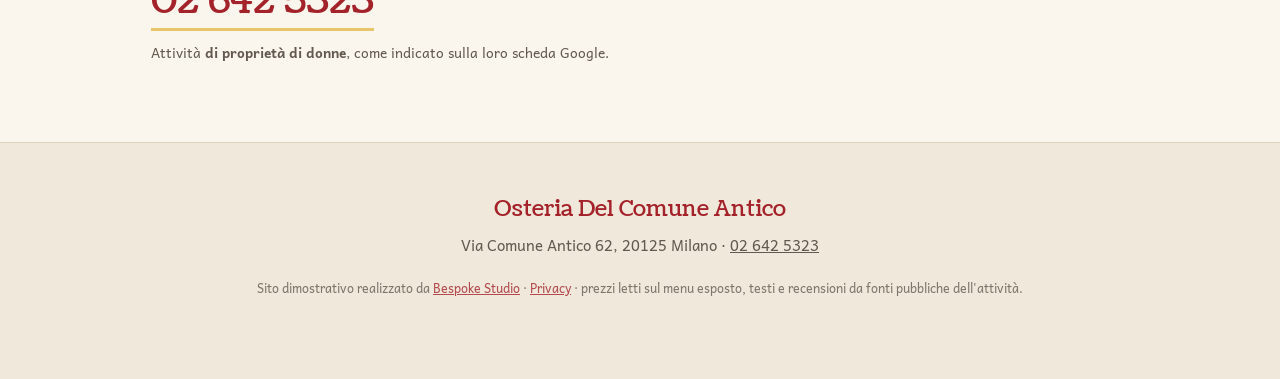
==== commit 711bf39a: "Privacy e pulizia: caratteri sul sito, mappa al clic, informativa, noindex - caratteri copiati nel s" ====
--- a/index.html
+++ b/index.html
@@ -3,6 +3,7 @@
 <head>
 <meta charset="utf-8">
 <meta name="viewport" content="width=device-width, initial-scale=1">
+<meta name="robots" content="noindex">
 <title>Osteria Del Comune Antico — menu fisso a pranzo, Via Comune Antico 62 Milano</title>
 <meta name="description" content="Osteria Del Comune Antico, Via Comune Antico 62 a Milano: menu fisso a 13 € a mezzogiorno, cucina casalinga, contorni a 4 € e torte della casa. Aperti a pranzo dal lunedì al venerdì. 02 642 5323.">
 <link rel="canonical" href="https://rotenzark.github.io/comune-antico/">
@@ -15,13 +16,50 @@
 <link rel="icon" href="img/favicon.svg" type="image/svg+xml">
 <link rel="icon" href="img/favicon-32.png" sizes="32x32">
 <link rel="apple-touch-icon" href="img/apple-touch-icon.png">
-<link rel="preconnect" href="https://fonts.googleapis.com">
-<link rel="preconnect" href="https://fonts.gstatic.com" crossorigin>
-<link href="https://fonts.googleapis.com/css2?family=Coustard:wght@400;900&family=Andika:ital,wght@0,400;0,700;1,400&display=swap" rel="stylesheet">
+<link rel="stylesheet" href="fonts/fonts.css?v=1">
 <link rel="stylesheet" href="css/styles.css?v=1">
 <script>document.documentElement.className=document.documentElement.className.replace('no-js','js');</script>
 <script type="application/ld+json">
-{"@context":"https://schema.org","@type":"Restaurant","name":"Osteria Del Comune Antico","servesCuisine":"Cucina casalinga","address":{"@type":"PostalAddress","streetAddress":"Via Comune Antico 62","addressLocality":"Milano","postalCode":"20125","addressCountry":"IT"},"telephone":"+39026425323","url":"https://rotenzark.github.io/comune-antico/","priceRange":"10-20 €","aggregateRating":{"@type":"AggregateRating","ratingValue":"4.4","reviewCount":"320"},"openingHoursSpecification":[{"@type":"OpeningHoursSpecification","dayOfWeek":["Monday","Tuesday","Wednesday","Thursday","Friday"],"opens":"12:00","closes":"14:00"},{"@type":"OpeningHoursSpecification","dayOfWeek":["Monday","Thursday","Friday"],"opens":"19:30","closes":"22:30"}]}
+{
+  "@context": "https://schema.org",
+  "@type": "Restaurant",
+  "name": "Osteria Del Comune Antico",
+  "servesCuisine": "Cucina casalinga",
+  "address": {
+    "@type": "PostalAddress",
+    "streetAddress": "Via Comune Antico 62",
+    "addressLocality": "Milano",
+    "postalCode": "20125",
+    "addressCountry": "IT"
+  },
+  "telephone": "+39026425323",
+  "url": "https://rotenzark.github.io/comune-antico/",
+  "priceRange": "10-20 €",
+  "openingHoursSpecification": [
+    {
+      "@type": "OpeningHoursSpecification",
+      "dayOfWeek": [
+        "Monday",
+        "Tuesday",
+        "Wednesday",
+        "Thursday",
+        "Friday"
+      ],
+      "opens": "12:00",
+      "closes": "14:00"
+    },
+    {
+      "@type": "OpeningHoursSpecification",
+      "dayOfWeek": [
+        "Monday",
+        "Thursday",
+        "Friday"
+      ],
+      "opens": "19:30",
+      "closes": "22:30"
+    }
+  ]
+}
 </script>
 </head>
 <body>
@@ -183,7 +221,7 @@
       <p class="dove__don" data-i18n="dove.don">Attività <b>di proprietà di donne</b>, come indicato sulla loro scheda Google.</p>
     </div>
     <div class="dove__m reveal">
-      <iframe title="Mappa: Osteria Del Comune Antico, Via Comune Antico 62, Milano" data-i18n-title="dove.mappa" src="https://www.google.com/maps?q=Osteria+Del+Comune+Antico+Via+Comune+Antico+62+Milano&output=embed" width="600" height="450" style="border:0" loading="lazy" referrerpolicy="no-referrer-when-downgrade"></iframe>
+      <div class="mappa-clic" data-mappa-clic style="--mappa-h: 450px"><template><iframe title="Mappa: Osteria Del Comune Antico, Via Comune Antico 62, Milano" data-i18n-title="dove.mappa" src="https://www.google.com/maps?q=Osteria+Del+Comune+Antico+Via+Comune+Antico+62+Milano&output=embed" width="600" height="450" style="border:0" loading="lazy" referrerpolicy="no-referrer-when-downgrade"></iframe></template><div class="mappa-clic__velo"><a class="mappa-clic__btn" href="https://www.google.com/maps/search/?api=1&amp;query=Osteria%20Del%20Comune%20Antico%20Via%20Comune%20Antico%2062%20Milano" target="_blank" rel="noopener">Mostra la mappa</a><p class="mappa-clic__nota">La mappa è di Google: aprendola, Google riceve il tuo indirizzo IP e può usare i suoi cookie.</p></div></div>
     </div>
   </section>
 </main>
@@ -191,7 +229,7 @@
 <footer class="piede">
   <p class="piede__n">Osteria Del Comune Antico</p>
   <p class="piede__d" data-i18n="piede.d">Via Comune Antico 62, 20125 Milano · <a href="tel:+39026425323">02 642 5323</a></p>
-  <p class="piede__b" data-i18n="piede.b">Sito dimostrativo realizzato da <a href="https://bespokestud.io" target="_blank" rel="noopener">Bespoke Studio</a> · prezzi letti sul menu esposto, testi e recensioni da fonti pubbliche dell'attività.</p>
+  <p class="piede__b" data-i18n="piede.b">Sito dimostrativo realizzato da <a href="https://bespokestud.io" target="_blank" rel="noopener">Bespoke Studio</a> · <a href="privacy.html">Privacy</a> · prezzi letti sul menu esposto, testi e recensioni da fonti pubbliche dell'attività.</p>
 </footer>
 
 <div class="barra">
@@ -208,5 +246,6 @@
 <script src="https://cdn.jsdelivr.net/npm/gsap@3.12.5/dist/gsap.min.js"></script>
 <script src="https://cdn.jsdelivr.net/npm/gsap@3.12.5/dist/ScrollTrigger.min.js"></script>
 <script src="js/main.js?v=1"></script>
+<script src="js/mappa-clic.js?v=1" defer></script>
 </body>
 </html>
--- a/fonts/fonts.css
+++ b/fonts/fonts.css
@@ -0,0 +1,172 @@
+/* Caratteri ospitati sul sito: nessuna richiesta a Google Fonts o Fontshare (giro privacy 1/10/2026). Licenze in LICENSE.txt. */
+/* cyrillic-ext */
+@font-face {
+  font-family: 'Andika';
+  font-style: italic;
+  font-weight: 400;
+  font-display: swap;
+  src: url(andika-v27-mem9Ya6iyW-Lwqgwb4YfcrgmVA.woff2) format('woff2');
+  unicode-range: U+0460-052F, U+1C80-1C8A, U+20B4, U+2DE0-2DFF, U+A640-A69F, U+FE2E-FE2F;
+}
+/* cyrillic */
+@font-face {
+  font-family: 'Andika';
+  font-style: italic;
+  font-weight: 400;
+  font-display: swap;
+  src: url(andika-v27-mem9Ya6iyW-Lwqgwb4YWcrgmVA.woff2) format('woff2');
+  unicode-range: U+0301, U+0400-045F, U+0490-0491, U+04B0-04B1, U+2116;
+}
+/* vietnamese */
+@font-face {
+  font-family: 'Andika';
+  font-style: italic;
+  font-weight: 400;
+  font-display: swap;
+  src: url(andika-v27-mem9Ya6iyW-Lwqgwb4YdcrgmVA.woff2) format('woff2');
+  unicode-range: U+0102-0103, U+0110-0111, U+0128-0129, U+0168-0169, U+01A0-01A1, U+01AF-01B0, U+0300-0301, U+0303-0304, U+0308-0309, U+0323, U+0329, U+1EA0-1EF9, U+20AB;
+}
+/* latin-ext */
+@font-face {
+  font-family: 'Andika';
+  font-style: italic;
+  font-weight: 400;
+  font-display: swap;
+  src: url(andika-v27-mem9Ya6iyW-Lwqgwb4YccrgmVA.woff2) format('woff2');
+  unicode-range: U+0100-02BA, U+02BD-02C5, U+02C7-02CC, U+02CE-02D7, U+02DD-02FF, U+0304, U+0308, U+0329, U+1D00-1DBF, U+1E00-1E9F, U+1EF2-1EFF, U+2020, U+20A0-20AB, U+20AD-20C0, U+2113, U+2C60-2C7F, U+A720-A7FF;
+}
+/* latin */
+@font-face {
+  font-family: 'Andika';
+  font-style: italic;
+  font-weight: 400;
+  font-display: swap;
+  src: url(andika-v27-mem9Ya6iyW-Lwqgwb4YScrg.woff2) format('woff2');
+  unicode-range: U+0000-00FF, U+0131, U+0152-0153, U+02BB-02BC, U+02C6, U+02DA, U+02DC, U+0304, U+0308, U+0329, U+2000-206F, U+20AC, U+2122, U+2191, U+2193, U+2212, U+2215, U+FEFF, U+FFFD;
+}
+/* cyrillic-ext */
+@font-face {
+  font-family: 'Andika';
+  font-style: normal;
+  font-weight: 400;
+  font-display: swap;
+  src: url(andika-v27-mem_Ya6iyW-LwqgwZ7YQarw.woff2) format('woff2');
+  unicode-range: U+0460-052F, U+1C80-1C8A, U+20B4, U+2DE0-2DFF, U+A640-A69F, U+FE2E-FE2F;
+}
+/* cyrillic */
+@font-face {
+  font-family: 'Andika';
+  font-style: normal;
+  font-weight: 400;
+  font-display: swap;
+  src: url(andika-v27-mem_Ya6iyW-LwqgwbrYQarw.woff2) format('woff2');
+  unicode-range: U+0301, U+0400-045F, U+0490-0491, U+04B0-04B1, U+2116;
+}
+/* vietnamese */
+@font-face {
+  font-family: 'Andika';
+  font-style: normal;
+  font-weight: 400;
+  font-display: swap;
+  src: url(andika-v27-mem_Ya6iyW-LwqgwZbYQarw.woff2) format('woff2');
+  unicode-range: U+0102-0103, U+0110-0111, U+0128-0129, U+0168-0169, U+01A0-01A1, U+01AF-01B0, U+0300-0301, U+0303-0304, U+0308-0309, U+0323, U+0329, U+1EA0-1EF9, U+20AB;
+}
+/* latin-ext */
+@font-face {
+  font-family: 'Andika';
+  font-style: normal;
+  font-weight: 400;
+  font-display: swap;
+  src: url(andika-v27-mem_Ya6iyW-LwqgwZLYQarw.woff2) format('woff2');
+  unicode-range: U+0100-02BA, U+02BD-02C5, U+02C7-02CC, U+02CE-02D7, U+02DD-02FF, U+0304, U+0308, U+0329, U+1D00-1DBF, U+1E00-1E9F, U+1EF2-1EFF, U+2020, U+20A0-20AB, U+20AD-20C0, U+2113, U+2C60-2C7F, U+A720-A7FF;
+}
+/* latin */
+@font-face {
+  font-family: 'Andika';
+  font-style: normal;
+  font-weight: 400;
+  font-display: swap;
+  src: url(andika-v27-mem_Ya6iyW-LwqgwarYQ.woff2) format('woff2');
+  unicode-range: U+0000-00FF, U+0131, U+0152-0153, U+02BB-02BC, U+02C6, U+02DA, U+02DC, U+0304, U+0308, U+0329, U+2000-206F, U+20AC, U+2122, U+2191, U+2193, U+2212, U+2215, U+FEFF, U+FFFD;
+}
+/* cyrillic-ext */
+@font-face {
+  font-family: 'Andika';
+  font-style: normal;
+  font-weight: 700;
+  font-display: swap;
+  src: url(andika-v27-mem8Ya6iyW-Lwqg40ZMFWJ0bbck.woff2) format('woff2');
+  unicode-range: U+0460-052F, U+1C80-1C8A, U+20B4, U+2DE0-2DFF, U+A640-A69F, U+FE2E-FE2F;
+}
+/* cyrillic */
+@font-face {
+  font-family: 'Andika';
+  font-style: normal;
+  font-weight: 700;
+  font-display: swap;
+  src: url(andika-v27-mem8Ya6iyW-Lwqg40ZMFUZ0bbck.woff2) format('woff2');
+  unicode-range: U+0301, U+0400-045F, U+0490-0491, U+04B0-04B1, U+2116;
+}
+/* vietnamese */
+@font-face {
+  font-family: 'Andika';
+  font-style: normal;
+  font-weight: 700;
+  font-display: swap;
+  src: url(andika-v27-mem8Ya6iyW-Lwqg40ZMFWp0bbck.woff2) format('woff2');
+  unicode-range: U+0102-0103, U+0110-0111, U+0128-0129, U+0168-0169, U+01A0-01A1, U+01AF-01B0, U+0300-0301, U+0303-0304, U+0308-0309, U+0323, U+0329, U+1EA0-1EF9, U+20AB;
+}
+/* latin-ext */
+@font-face {
+  font-family: 'Andika';
+  font-style: normal;
+  font-weight: 700;
+  font-display: swap;
+  src: url(andika-v27-mem8Ya6iyW-Lwqg40ZMFW50bbck.woff2) format('woff2');
+  unicode-range: U+0100-02BA, U+02BD-02C5, U+02C7-02CC, U+02CE-02D7, U+02DD-02FF, U+0304, U+0308, U+0329, U+1D00-1DBF, U+1E00-1E9F, U+1EF2-1EFF, U+2020, U+20A0-20AB, U+20AD-20C0, U+2113, U+2C60-2C7F, U+A720-A7FF;
+}
+/* latin */
+@font-face {
+  font-family: 'Andika';
+  font-style: normal;
+  font-weight: 700;
+  font-display: swap;
+  src: url(andika-v27-mem8Ya6iyW-Lwqg40ZMFVZ0b.woff2) format('woff2');
+  unicode-range: U+0000-00FF, U+0131, U+0152-0153, U+02BB-02BC, U+02C6, U+02DA, U+02DC, U+0304, U+0308, U+0329, U+2000-206F, U+20AC, U+2122, U+2191, U+2193, U+2212, U+2215, U+FEFF, U+FFFD;
+}
+/* latin-ext */
+@font-face {
+  font-family: 'Coustard';
+  font-style: normal;
+  font-weight: 400;
+  font-display: swap;
+  src: url(coustard-v19-3XFpErgg3YsZ5fqUU-UGt2TeRA.woff2) format('woff2');
+  unicode-range: U+0100-02BA, U+02BD-02C5, U+02C7-02CC, U+02CE-02D7, U+02DD-02FF, U+0304, U+0308, U+0329, U+1D00-1DBF, U+1E00-1E9F, U+1EF2-1EFF, U+2020, U+20A0-20AB, U+20AD-20C0, U+2113, U+2C60-2C7F, U+A720-A7FF;
+}
+/* latin */
+@font-face {
+  font-family: 'Coustard';
+  font-style: normal;
+  font-weight: 400;
+  font-display: swap;
+  src: url(coustard-v19-3XFpErgg3YsZ5fqUU-UIt2Q.woff2) format('woff2');
+  unicode-range: U+0000-00FF, U+0131, U+0152-0153, U+02BB-02BC, U+02C6, U+02DA, U+02DC, U+0304, U+0308, U+0329, U+2000-206F, U+20AC, U+2122, U+2191, U+2193, U+2212, U+2215, U+FEFF, U+FFFD;
+}
+/* latin-ext */
+@font-face {
+  font-family: 'Coustard';
+  font-style: normal;
+  font-weight: 900;
+  font-display: swap;
+  src: url(coustard-v19-3XFuErgg3YsZ5fqUU-2LkHHvZfnk3Q.woff2) format('woff2');
+  unicode-range: U+0100-02BA, U+02BD-02C5, U+02C7-02CC, U+02CE-02D7, U+02DD-02FF, U+0304, U+0308, U+0329, U+1D00-1DBF, U+1E00-1E9F, U+1EF2-1EFF, U+2020, U+20A0-20AB, U+20AD-20C0, U+2113, U+2C60-2C7F, U+A720-A7FF;
+}
+/* latin */
+@font-face {
+  font-family: 'Coustard';
+  font-style: normal;
+  font-weight: 900;
+  font-display: swap;
+  src: url(coustard-v19-3XFuErgg3YsZ5fqUU-2LkHHhZfk.woff2) format('woff2');
+  unicode-range: U+0000-00FF, U+0131, U+0152-0153, U+02BB-02BC, U+02C6, U+02DA, U+02DC, U+0304, U+0308, U+0329, U+2000-206F, U+20AC, U+2122, U+2191, U+2193, U+2212, U+2215, U+FEFF, U+FFFD;
+}
--- a/css/styles.css
+++ b/css/styles.css
@@ -214,3 +214,12 @@
 @media (max-width:560px){
   .portata__due{grid-template-columns:1fr}
 }
+
+/*MAPPACLIC*/
+/* la mappa Google si carica solo al clic (giro privacy 1/10/2026) */
+.mappa-clic { display: flex; align-items: center; justify-content: center; width: 100%; height: 100%; min-height: var(--mappa-h, 320px); box-sizing: border-box; padding: 24px; text-align: center; background: repeating-linear-gradient(0deg, rgba(127, 127, 127, 0.14) 0 1px, transparent 1px 28px), repeating-linear-gradient(90deg, rgba(127, 127, 127, 0.14) 0 1px, transparent 1px 28px); }
+.mappa-clic__velo { display: flex; flex-direction: column; align-items: center; gap: 12px; max-width: 32em; }
+.mappa-clic__btn { display: inline-block; padding: 0.75em 1.4em; border: 2px solid currentColor; border-radius: 999px; color: inherit; font: inherit; font-weight: 600; line-height: 1.2; text-decoration: none; background: transparent; cursor: pointer; }
+.mappa-clic__btn:hover, .mappa-clic__btn:focus-visible { text-decoration: underline; }
+.mappa-clic__nota { margin: 0; font-size: 0.85em; line-height: 1.45; }
+/*/MAPPACLIC*/
